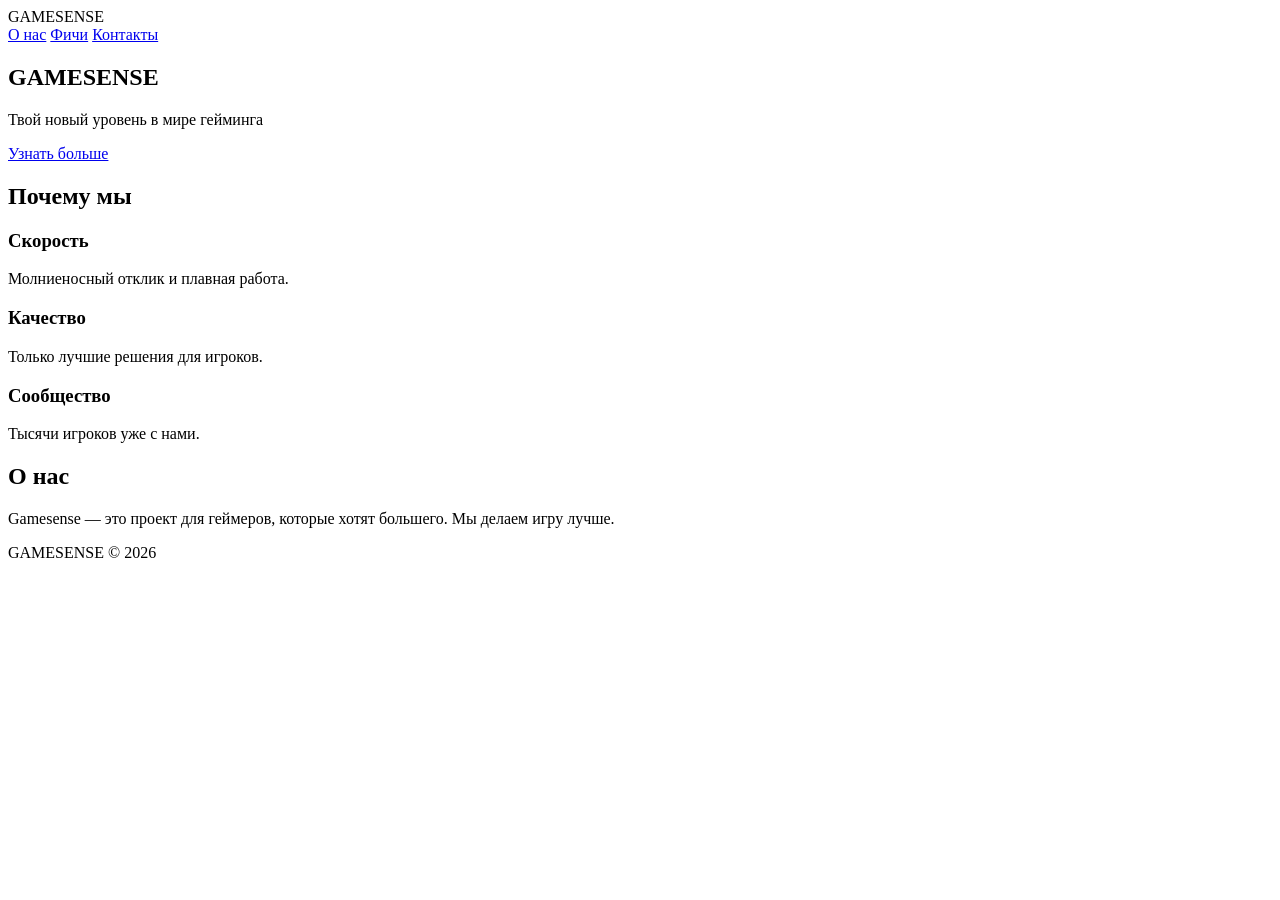
==== index.html @ 5598634e "Add index.html" ====
<!DOCTYPE html>
<html lang="ru">
<head>
  <meta charset="UTF-8">
  <meta name="viewport" content="width=device-width, initial-scale=1.0">
  <title>GAMESENSE</title>
  <link rel="stylesheet" href="style.css">
</head>
<body>
  <header class="nav">
    <div class="logo">GAMESENSE</div>
    <nav>
      <a href="#about">О нас</a>
      <a href="#features">Фичи</a>
      <a href="#contact">Контакты</a>
    </nav>
  </header>

  <section class="hero">
    <h1>GAMESENSE</h1>
    <p>Твой новый уровень в мире гейминга</p>
    <a href="#features" class="btn">Узнать больше</a>
  </section>

  <section id="features" class="features">
    <h2>Почему мы</h2>
    <div class="cards">
      <div class="card">
        <h3>Скорость</h3>
        <p>Молниеносный отклик и плавная работа.</p>
      </div>
      <div class="card">
        <h3>Качество</h3>
        <p>Только лучшие решения для игроков.</p>
      </div>
      <div class="card">
        <h3>Сообщество</h3>
        <p>Тысячи игроков уже с нами.</p>
      </div>
    </div>
  </section>

  <section id="about" class="about">
    <h2>О нас</h2>
    <p>Gamesense — это проект для геймеров, которые хотят большего. Мы делаем игру лучше.</p>
  </section>

  <footer id="contact">
    <p>GAMESENSE &copy; 2026</p>
  </footer>
</body>
</html>
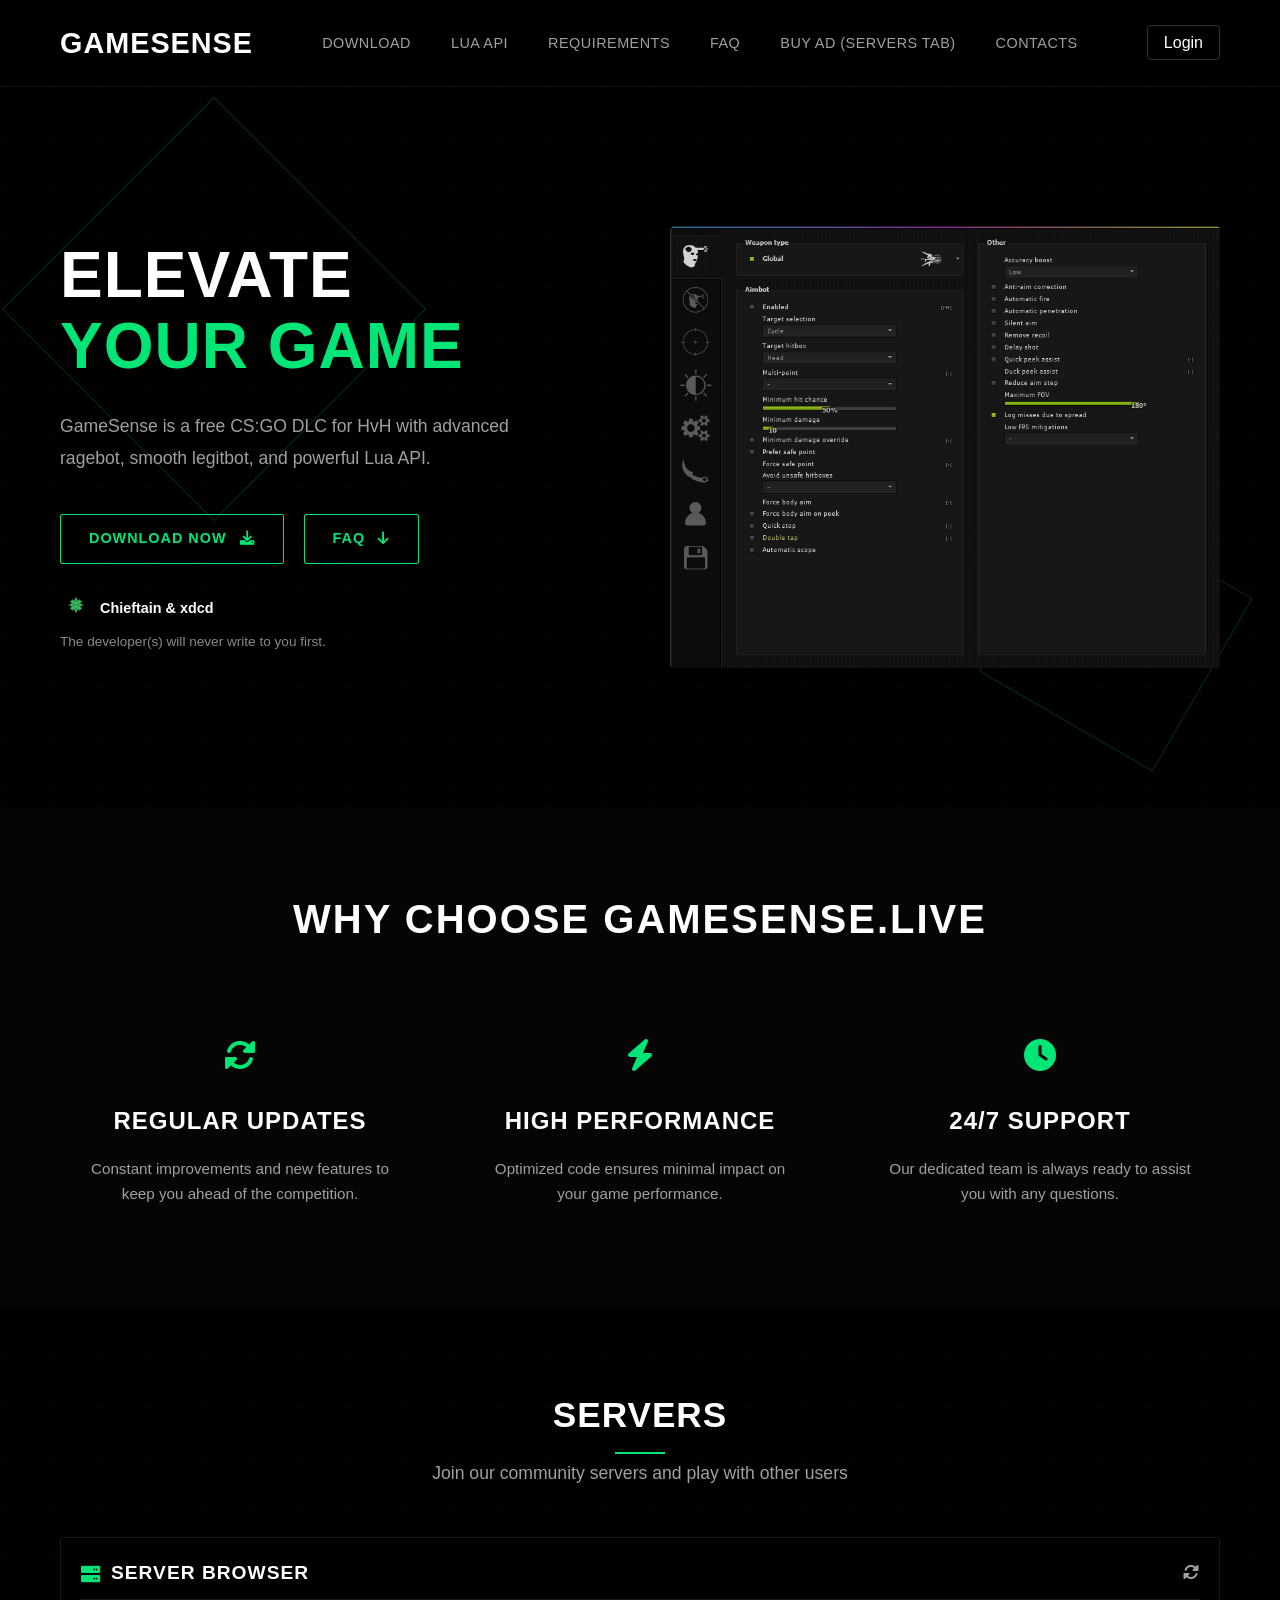
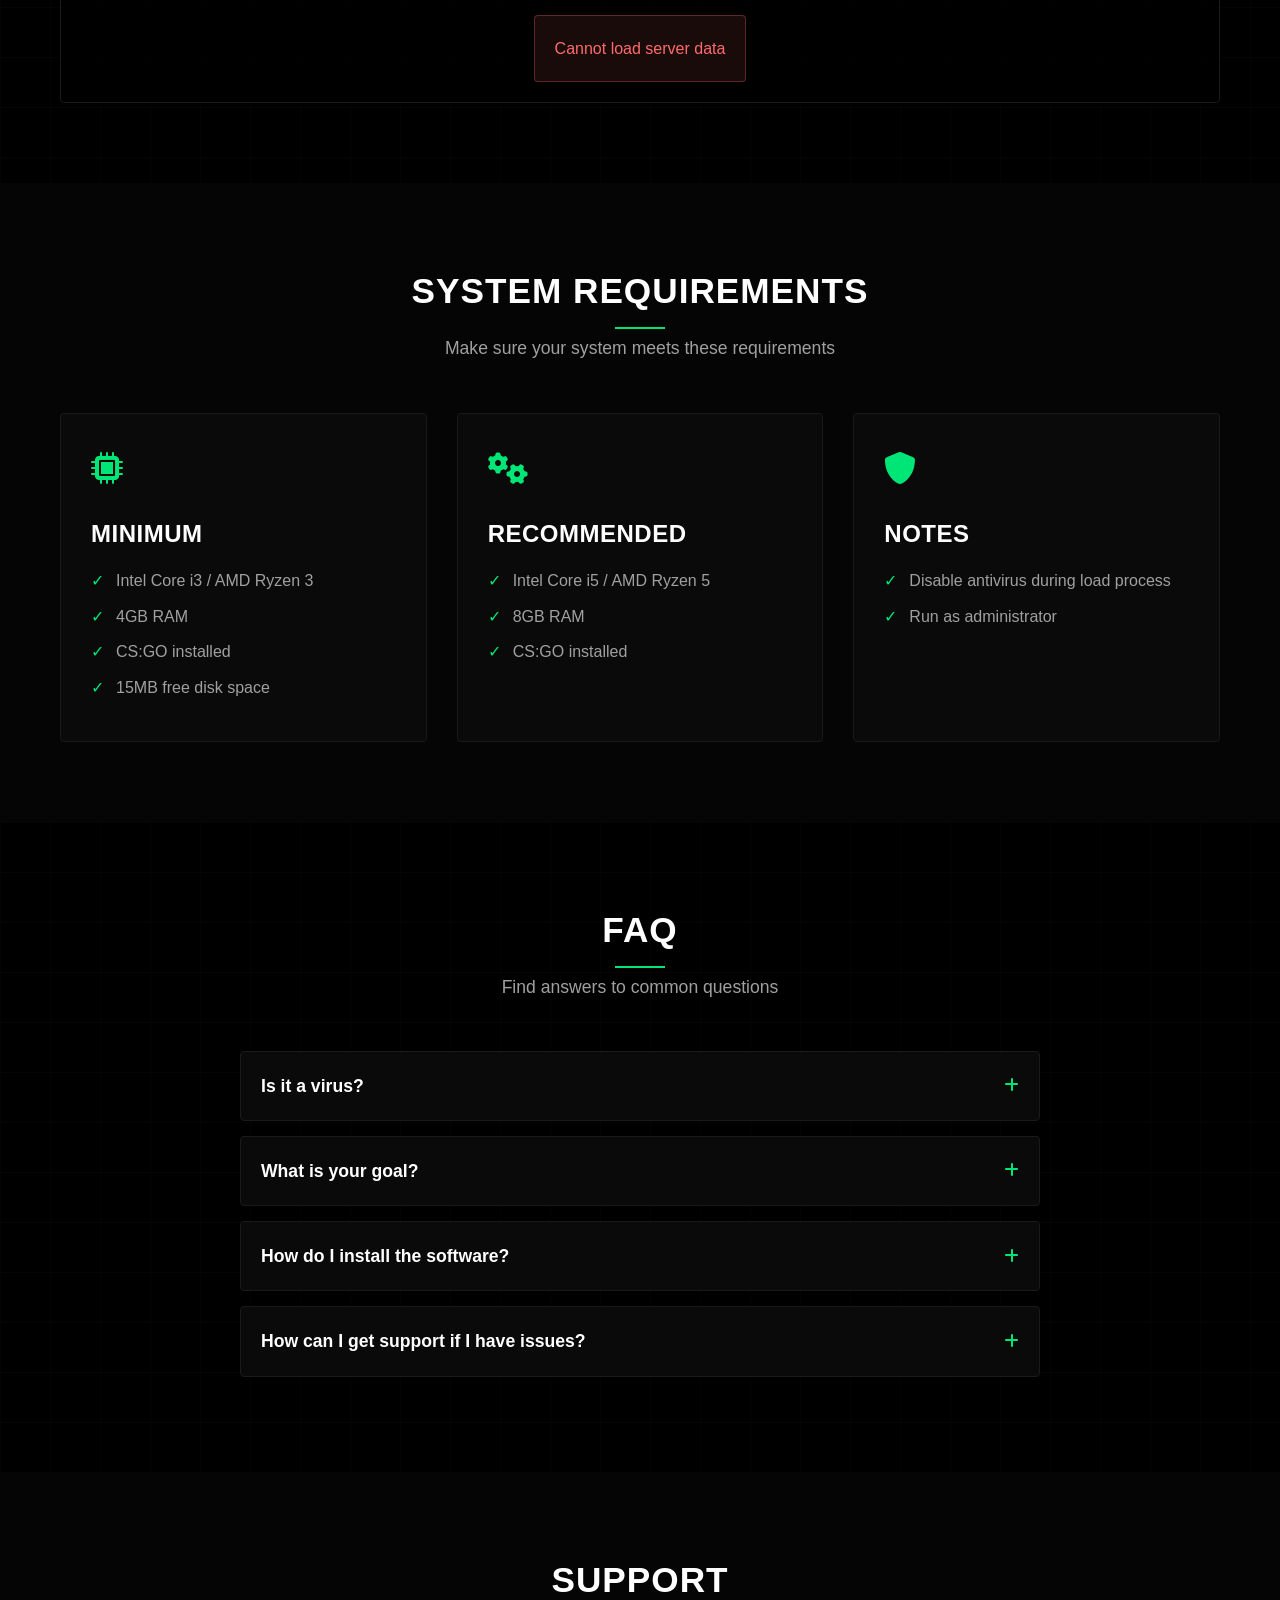
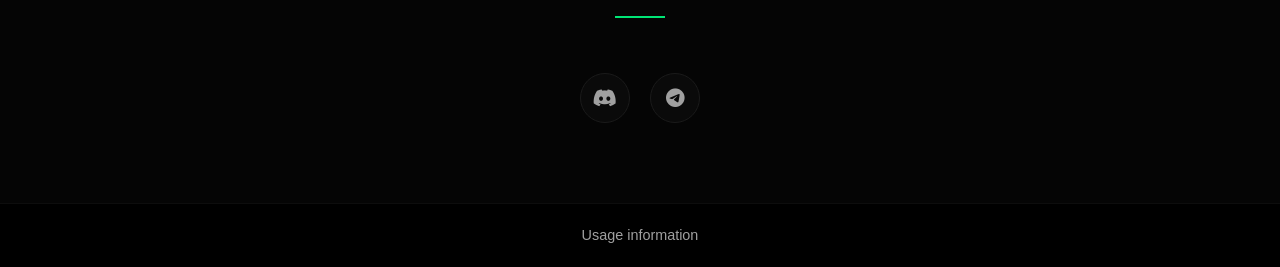
==== commit 3ea9a573: "Update index.html" ====
--- a/index.html
+++ b/index.html
@@ -1,52 +1,532 @@
-<!DOCTYPE html>
-<html lang="ru">
+<!DOCTYPE html><html lang="en">
 <head>
-  <meta charset="UTF-8">
-  <meta name="viewport" content="width=device-width, initial-scale=1.0">
-  <title>GAMESENSE</title>
-  <link rel="stylesheet" href="style.css">
+    <meta charset="UTF-8">
+    <meta name="viewport" content="width=device-width, initial-scale=1.0">
+    <title>gamesense.live - A unique DLC for Counter-Strike</title>
+    <meta name="description" content="GameSense (gamesense.live) for CS:GO - free DLC with ragebot, legitbot, Lua scripting and HvH features. Download the latest version of gamesense for Counter-Strike.">
+    <meta name="keywords" content="gamesense, hvh, csgo, crack, skeet, dlc, download, free, csgohvh, hackvshack, gamesense crack, gamesense download, gamesense for free">
+    <meta name="robots" content="index, follow">
+    <meta property="og:site_name" content="gamesense">
+    <link rel="stylesheet" href="https://cdnjs.cloudflare.com/ajax/libs/font-awesome/6.0.0-beta3/css/all.min.css">
+    <link rel="stylesheet" href="./css/styles.css">
+    <link rel="icon" type="image/x-icon" href="./favicon.ico">
+    <script async src="https://pagead2.googlesyndication.com/pagead/js/adsbygoogle.js?client=ca-pub-9957359790580349"
+     crossorigin="anonymous"></script>
+    <script type="application/ld+json">
+        {
+        "@context": "https://schema.org",
+        "@type": "SoftwareApplication",
+        "name": "GameSense",
+        "operatingSystem": "Windows",
+        "applicationCategory": "GameApplication",
+        "offers": { "@type": "Offer", "price": "0", "priceCurrency": "USD" },
+        "url": "https://gamesense.live",
+        "description": "GameSense - Free CS:GO HvH DLC with ragebot, legitbot and Lua scripting",
+        "softwareVersion": "1.4"
+        }
+        </script>
+        <script type="application/ld+json">
+{
+  "@context": "https://schema.org",
+  "@type": "FAQPage",
+  "mainEntity": [
+    {
+      "@type": "Question",
+      "name": "Is GameSense a virus?",
+      "acceptedAnswer": {
+        "@type": "Answer",
+        "text": "No. Everything is open for analysis. Our reputation is worth more than money."
+      }
+    },
+    {
+      "@type": "Question",
+      "name": "How do I install GameSense CS:GO?",
+      "acceptedAnswer": {
+        "@type": "Answer",
+        "text": "Download the ZIP, extract it, run the loader and wait for the game to start."
+      }
+    },
+    {
+      "@type": "Question",
+      "name": "Is GameSense free?",
+      "acceptedAnswer": {
+        "@type": "Answer",
+        "text": "Yes, GameSense is completely free. No payment or registration required."
+      }
+    },
+    {
+      "@type": "Question",
+      "name": "What is the goal of GameSense?",
+      "acceptedAnswer": {
+        "@type": "Answer",
+        "text": "Our goal is to improve the CS:GO HvH gameplay experience for all users at no cost."
+      }
+    },
+    {
+      "@type": "Question",
+      "name": "How can I get support for GameSense?",
+      "acceptedAnswer": {
+        "@type": "Answer",
+        "text": "Join our Discord or Telegram community for technical support and updates."
+      }
+    },
+    {
+      "@type": "Question",
+      "name": "What are the system requirements for GameSense?",
+      "acceptedAnswer": {
+        "@type": "Answer",
+        "text": "Minimum: Intel Core i3 or AMD Ryzen 3, 4GB RAM, CS:GO installed, 15MB free disk space. Recommended: Intel Core i5 or AMD Ryzen 5, 8GB RAM."
+      }
+    },
+    {
+      "@type": "Question",
+      "name": "Does GameSense have Lua scripting support?",
+      "acceptedAnswer": {
+        "@type": "Answer",
+        "text": "Yes, GameSense includes a powerful Lua API for custom scripts. Full LUA documentation is available at docs.gamesense.live."
+      }
+    },
+    {
+      "@type": "Question",
+      "name": "What features does GameSense include?",
+      "acceptedAnswer": {
+        "@type": "Answer",
+        "text": "GameSense includes advanced ragebot, smooth legitbot, Lua scripting API, skinchanger, and regular updates with new features."
+      }
+    }
+  ]
+}
+</script>
+<script type="application/ld+json">
+{
+  "@context": "https://schema.org",
+  "@type": "WebSite",
+  "name": "gamesense",
+  "url": "https://gamesense.live"
+}
+</script>
 </head>
 <body>
-  <header class="nav">
-    <div class="logo">GAMESENSE</div>
-    <nav>
-      <a href="#about">О нас</a>
-      <a href="#features">Фичи</a>
-      <a href="#contact">Контакты</a>
-    </nav>
-  </header>
-
-  <section class="hero">
-    <h1>GAMESENSE</h1>
-    <p>Твой новый уровень в мире гейминга</p>
-    <a href="#features" class="btn">Узнать больше</a>
-  </section>
-
-  <section id="features" class="features">
-    <h2>Почему мы</h2>
-    <div class="cards">
-      <div class="card">
-        <h3>Скорость</h3>
-        <p>Молниеносный отклик и плавная работа.</p>
-      </div>
-      <div class="card">
-        <h3>Качество</h3>
-        <p>Только лучшие решения для игроков.</p>
-      </div>
-      <div class="card">
-        <h3>Сообщество</h3>
-        <p>Тысячи игроков уже с нами.</p>
-      </div>
+    <header>
+        <div class="container">
+            <div class="header-content">
+                <div class="logo">
+                    <h1>GAMESENSE</h1>
+                </div>
+
+
+                <nav class="main-nav">
+                    <ul>
+                        <li><a href="downloads">Download</a></li>
+                        <li><a href="https://docs.gamesense.live">Lua API</a></li>
+                        <li><a href="#requirements">Requirements</a></li>
+                        <li><a href="#faq">FAQ</a></li>
+                        <li><a href="https://t.me/gamesenselivesupport_bot">Buy ad (servers tab)</a></li>
+                        <li><a href="contacts">Contacts</a></li>
+                    </ul>
+                </nav>
+                <div class="auth-buttons">
+                <a href="https://panel.gamesense.live" class="login-btn">
+                    Login
+                </a>
+            </div>
+                <button class="menu-toggle">
+                    <i class="fas fa-bars"></i>
+                </button>
+            </div>
+        </div>
+    </header>
+
+
+    <section id="hero">
+        <div class="bg-grid"></div>
+        <div class="bg-shape shape-1"></div>
+        <div class="bg-shape shape-2"></div>
+        <div class="container">
+            <div class="hero-container">
+                <div class="hero-content">
+                    <h2 class="hero-title">
+                        ELEVATE
+                        <span>YOUR GAME</span>
+                    </h2>
+                      <p class="hero-description">
+                                GameSense is a free CS:GO DLC for HvH with advanced ragebot, 
+                                smooth legitbot, and powerful Lua API.
+                            </p>
+                    <div class="hero-buttons">
+                        <a href="downloads" class="btn">
+                            Download Now <i class="fas fa-download btn-icon"></i>
+                        </a>
+                        <a href="#faq" class="btn">
+                            FAQ <i class="fas fa-arrow-down btn-icon"></i>
+                        </a>
+                    </div>
+                    
+                    
+                    <div class="attribution">
+                        <div class="attribution-logos">
+                            <div class="attribution-logo">
+                                <a href="https://chieftain.cc" target="_blank">
+                                    <img src="./static/Flow.png" alt="Chieftain Logo" width="32" height="32">
+                                </a>
+                                <span>Chieftain & xdcd</span>
+                            </div>
+                        </div>
+                    </div>
+                    <span style="color: #888; font-size: 0.85em;">The developer(s) will never write to you first.</span>
+                    
+                </div>
+                <div class="hero-image">
+                    <img src="./static/gs.png" alt="Logo">
+                </div>
+            </div>
+        </div>
+    </section>
+
+
+    <section id="why-choose-us">
+        <div class="bg-grid"></div>
+        <div class="container">
+            <div class="why-choose-header">
+                <h2>WHY CHOOSE GAMESENSE.LIVE</h2>
+            </div>
+            <div class="features-grid">
+                <div class="feature-item">
+                    <div class="feature-icon">
+                        <i class="fas fa-sync-alt"></i>
+                    </div>
+                    <h3 class="feature-title">Regular updates</h3>
+                    <p class="feature-description">
+                        Constant improvements and new features to keep you ahead of the competition.
+                    </p>
+                </div>
+                <div class="feature-item">
+                    <div class="feature-icon">
+                        <i class="fas fa-bolt"></i>
+                    </div>
+                    <h3 class="feature-title">High Performance</h3>
+                    <p class="feature-description">
+                        Optimized code ensures minimal impact on your game performance.
+                    </p>
+                </div>
+                <div class="feature-item">
+                    <div class="feature-icon">
+                        <i class="fas fa-clock"></i>
+                    </div>
+                    <h3 class="feature-title">24/7 Support</h3>
+                    <p class="feature-description">
+                        Our dedicated team is always ready to assist you with any questions.
+                    </p>
+                </div>
+            </div>
+        </div>
+    </section>
+
+
+    <section id="servers">
+        <div class="bg-grid"></div>
+        <div class="container">
+            <div class="section-header">
+                <h2>SERVERS</h2>
+                <p>Join our community servers and play with other users</p>
+            </div>
+             <div class="servers-section">
+        <div class="servers-header">
+            <div class="servers-title">
+                <i class="fas fa-server"></i> SERVER BROWSER
+            </div>
+            <button class="refresh-btn" onclick="updateStatus()">
+                <i class="fas fa-sync-alt"></i>
+            </button>
+        </div>
+        <div class="servers-container">
+        </div>
     </div>
-  </section>
-
-  <section id="about" class="about">
-    <h2>О нас</h2>
-    <p>Gamesense — это проект для геймеров, которые хотят большего. Мы делаем игру лучше.</p>
-  </section>
-
-  <footer id="contact">
-    <p>GAMESENSE &copy; 2026</p>
-  </footer>
+    </section>
+   
+
+
+    <section id="requirements">
+        <div class="bg-grid"></div>
+        <div class="container">
+            <div class="section-header">
+                <h2>System Requirements</h2>
+                <p>Make sure your system meets these requirements</p>
+            </div>
+            <div class="requirements-container">
+                <div class="requirement-card">
+                    <div class="requirement-icon">
+                        <i class="fas fa-microchip"></i>
+                    </div>
+                    <h3>Minimum</h3>
+                    <ul class="requirement-list">
+                        <li>Intel Core i3 / AMD Ryzen 3</li>
+                        <li>4GB RAM</li>
+                        <li>CS:GO installed</li>
+                        <li>15MB free disk space</li>
+                    </ul>
+                </div>
+                <div class="requirement-card">
+                    <div class="requirement-icon">
+                        <i class="fas fa-cogs"></i>
+                    </div>
+                    <h3>Recommended</h3>
+                    <ul class="requirement-list">
+                        <li>Intel Core i5 / AMD Ryzen 5</li>
+                        <li>8GB RAM</li>
+                        <li>CS:GO installed</li>
+                    </ul>
+                </div>
+                <div class="requirement-card">
+                    <div class="requirement-icon">
+                        <i class="fas fa-shield-alt"></i>
+                    </div>
+                    <h3>Notes</h3>
+                    <ul class="requirement-list">
+                        <li>Disable antivirus during load process</li>
+                        <li>Run as administrator</li>
+                    </ul>
+                </div>
+            </div>
+        </div>
+    </section>
+
+
+    <section id="faq">
+        <div class="bg-grid"></div>
+        <div class="container">
+            <div class="section-header">
+                <h2>FAQ</h2>
+                <p>Find answers to common questions</p>
+            </div>
+            <div class="faq-container">
+                <div class="faq-item">
+                    <div class="faq-question">
+                        <h3>Is it a virus?</h3>
+                        <span class="faq-toggle"><i class="fas fa-plus"></i></span>
+                    </div>
+                    <div class="faq-answer">
+                        <p>No, it's not. Our reputation is worth more than money. We're not interested in that. Everything is open for analysis. Everything is in your hands.</p>
+                    </div>
+                </div>
+                <div class="faq-item">
+                    <div class="faq-question">
+                        <h3>What is your goal?</h3>
+                        <span class="faq-toggle"><i class="fas fa-plus"></i></span>
+                    </div>
+                    <div class="faq-answer">
+                        <p>Our goal is to make users gameplay better. We don't need money.</p>
+                    </div>
+                </div>
+                <div class="faq-item">
+                    <div class="faq-question">
+                        <h3>How do I install the software?</h3>
+                        <span class="faq-toggle"><i class="fas fa-plus"></i></span>
+                    </div>
+                    <div class="faq-answer">
+                        <p>After downloading, extract the ZIP file to a location of your choice. Run the loader and wait for game.</p>
+                    </div>
+                </div>
+                <div class="faq-item">
+                    <div class="faq-question">
+                        <h3>How can I get support if I have issues?</h3>
+                        <span class="faq-toggle"><i class="fas fa-plus"></i></span>
+                    </div>
+                    <div class="faq-answer">
+                        <p>For technical support, join our discord/telegram. You can find it on "Support" section.</p>
+                    </div>
+                </div>
+            </div>
+        </div>
+    </section>
+
+
+    <section id="support">
+        <div class="bg-grid"></div>
+        <div class="container">
+            <div class="section-header">
+                <h2>Support</h2>
+            </div>
+            <div class="social-icons">
+               <a href="https://discord.gg/z9J9PSEvzW" class="social-icon" target="_blank" aria-label="gamesense CS:GO support Discord">
+                    <i class="fab fa-discord"></i>
+                </a>
+                <a href="https://t.me/gamesenselive" class="social-icon" target="_blank" aria-label="gamesense CS:GO support Telegram">
+                    <i class="fab fa-telegram"></i>
+                </a>
+            </div>
+        </div>
+    </section>
+
+
+    <footer>
+        <div class="container">
+            <p class="footer-text"><a href="usage.txt" target="_blank">Usage information</a></p>
+        </div>
+    </footer>
+    
+    <script>
+        function updateStatus() {
+    fetch('api/servers.php')
+        .then(response => response.json())
+        .then(data => {
+            const container = document.querySelector('.servers-container');
+            container.innerHTML = '';
+
+
+            data.forEach(server => {
+                const item = document.createElement('div');
+                item.className = `server-item ${server.status === 'online' ? 'online' : 'offline'}`;
+
+
+                item.innerHTML = `
+                    <h3>${server.name}</h3>
+                    <p>Map: ${server.map}</p>
+                    <p>Players: ${server.players}/${server.maxplayers}</p>
+                    <p class="status-${server.status}"><span class="status-dot">●</span> ${server.status === 'online' ? 'Online' : 'Offline'}</p>
+                    ${server.status === 'online' ? `<button class="join-btn" onclick="joinServer('${server.ip}', '${server.port}')">JOIN</button>` : ''}
+                `;
+                container.appendChild(item);
+            });
+        })
+        .catch(error => {
+            console.error('Error:', error);
+            document.querySelector('.servers-container').innerHTML = `
+                <div class="error-block">
+                    Cannot load server data
+                </div>
+            `;
+        });
+}
+
+
+        function joinServer(ip, port) {
+            window.location.href = `steam://connect/${ip}:${port}`;
+        }
+
+
+        document.addEventListener('DOMContentLoaded', function() {
+            const sections = document.querySelectorAll('section[id]');
+            const navLinks = document.querySelectorAll('nav.main-nav a');
+            
+            function highlightNavLink() {
+                const scrollPosition = window.scrollY + 100;
+                
+                sections.forEach(section => {
+                    const sectionTop = section.offsetTop;
+                    const sectionHeight = section.offsetHeight;
+                    const sectionId = section.getAttribute('id');
+                    
+                    if (scrollPosition >= sectionTop && scrollPosition < sectionTop + sectionHeight) {
+                        navLinks.forEach(link => {
+                            link.classList.remove('active');
+                            if (link.getAttribute('href') === '#' + sectionId) {
+                                link.classList.add('active');
+                            }
+                        });
+                    }
+                });
+            }
+            
+            window.addEventListener('scroll', highlightNavLink);
+            highlightNavLink(); 
+            
+            const faqItems = document.querySelectorAll('.faq-item');
+            
+            faqItems.forEach(item => {
+                const question = item.querySelector('.faq-question');
+                const answer = item.querySelector('.faq-answer');
+                const icon = item.querySelector('.faq-toggle i');
+                
+                question.addEventListener('click', () => {
+                    faqItems.forEach(otherItem => {
+                        if (otherItem !== item) {
+                            otherItem.classList.remove('active');
+                            otherItem.querySelector('.faq-answer').style.display = 'none';
+                            otherItem.querySelector('.faq-toggle i').className = 'fas fa-plus';
+                        }
+                    });
+                    
+                    item.classList.toggle('active');
+                    
+                    if (item.classList.contains('active')) {
+                        answer.style.display = 'block';
+                        icon.className = 'fas fa-minus';
+                    } else {
+                        answer.style.display = 'none';
+                        icon.className = 'fas fa-plus';
+                    }
+                });
+            });
+            
+            document.querySelectorAll('a[href^="#"]').forEach(anchor => {
+                anchor.addEventListener('click', function(e) {
+                    e.preventDefault();
+                    
+                    const targetId = this.getAttribute('href');
+                    if (targetId === '#') return;
+                    
+                    const targetElement = document.querySelector(targetId);
+                    if (targetElement) {
+                        window.scrollTo({
+                            top: targetElement.offsetTop - 80,
+                            behavior: 'smooth'
+                        });
+                    }
+                });
+            });
+            
+            const menuToggle = document.querySelector('.menu-toggle');
+            const nav = document.createElement('nav');
+            nav.classList.add('mobile-nav');
+            nav.innerHTML = `
+                <ul>
+                    <li><a href="downloads">Download</a></li>
+                    <li><a href="#servers">Servers</a></li>
+                    <li><a href="#requirements">Requirements</a></li>
+                    <li><a href="#faq">FAQ</a></li>
+                    <li><a href="https://t.me/gamesenselivesupport_bot">Buy ad (servers tab)</a></li>
+                    <li><a href="contacts">Contacts</a></li>
+                </ul>
+            `;
+            nav.style.display = 'none';
+            nav.style.position = 'fixed';
+            nav.style.top = '70px';
+            nav.style.left = '0';
+            nav.style.width = '100%';
+            nav.style.backgroundColor = 'var(--darker-bg)';
+            nav.style.padding = '20px';
+            nav.style.zIndex = '1000';
+            nav.style.borderBottom = '1px solid var(--border-color)';
+            
+            document.body.appendChild(nav);
+            
+            menuToggle.addEventListener('click', function() {
+                if (nav.style.display === 'none') {
+                    nav.style.display = 'block';
+                } else {
+                    nav.style.display = 'none';
+                }
+            });
+            
+            nav.querySelectorAll('a').forEach(link => {
+                link.addEventListener('click', function() {
+                    nav.style.display = 'none';
+                });
+            });
+
+
+            updateStatus();
+        });
+    </script>
+    <script async src="https://www.googletagmanager.com/gtag/js?id=G-YNFG9H09XY"></script>
+<script>
+  window.dataLayer = window.dataLayer || [];
+  function gtag(){dataLayer.push(arguments);}
+  gtag('js', new Date());
+
+
+  gtag('config', 'G-YNFG9H09XY');
+</script>
 </body>
 </html>
--- a/css/styles.css
+++ b/css/styles.css
@@ -0,0 +1,1149 @@
+:root {
+    --primary-color: #00e676;
+    --primary-light: #33eb91;
+    --primary-dark: #00c853;
+    --accent-color: #ffffff;
+    --dark-bg: #000000;
+    --darker-bg: #050505;
+    --card-bg: #0a0a0a;
+    --border-color: #1a1a1a;
+    --text-light: #ffffff;
+    --text-gray: #a0a0a0;
+    --shadow: 0 10px 30px rgba(0, 0, 0, 0.5);
+    --transition: all 0.3s cubic-bezier(0.25, 0.8, 0.25, 1);
+    --radius: 4px;
+}
+
+* {
+    margin: 0;
+    padding: 0;
+    box-sizing: border-box;
+}
+.login-btn {
+    background: #000 !important;
+    color: #fff !important;
+    padding: 8px 16px !important;
+    border-radius: 4px !important;
+    text-decoration: none !important;
+    border: 1px solid #333 !important;
+    transition: background 0.3s ease !important;
+}
+
+.login-btn:hover {
+    background: #333 !important;
+    color: #fff !important;
+}
+
+@media (max-width: 768px) {
+    .auth-buttons,
+    .header-actions {
+        display: none;
+    }
+}
+
+body {
+    font-family: 'Inter', 'Segoe UI', Tahoma, Geneva, Verdana, sans-serif;
+    line-height: 1.6;
+    color: var(--text-light);
+    background-color: var(--dark-bg);
+    overflow-x: hidden;
+}
+
+.container {
+    width: 100%;
+    max-width: 1200px;
+    margin: 0 auto;
+    padding: 0 20px;
+}
+
+a {
+    text-decoration: none;
+    color: inherit;
+    transition: var(--transition);
+}
+
+ul {
+    list-style: none;
+}
+
+img {
+    max-width: 100%;
+    height: auto;
+    border-radius: var(--radius);
+}
+
+section {
+    padding: 80px 0;
+    position: relative;
+}
+
+.section-header {
+    text-align: center;
+    margin-bottom: 50px;
+}
+
+.section-header h2 {
+    font-size: 2.2rem;
+    font-weight: 700;
+    margin-bottom: 15px;
+    color: var(--text-light);
+    position: relative;
+    display: inline-block;
+    text-transform: uppercase;
+    letter-spacing: 1px;
+}
+
+.section-header h2::after {
+    content: '';
+    position: absolute;
+    bottom: -10px;
+    left: 50%;
+    transform: translateX(-50%);
+    width: 50px;
+    height: 2px;
+    background: var(--primary-color);
+}
+
+.section-header p {
+    font-size: 1.1rem;
+    color: var(--text-gray);
+    max-width: 700px;
+    margin: 0 auto;
+}
+
+/* Buttons */
+.btn {
+    display: inline-block;
+    padding: 12px 28px;
+    border-radius: 2px;
+    font-weight: 600;
+    text-align: center;
+    cursor: pointer;
+    transition: var(--transition);
+    border: 1px solid var(--primary-color);
+    outline: none;
+    font-size: 0.9rem;
+    text-transform: uppercase;
+    letter-spacing: 1px;
+    background: transparent;
+    color: var(--primary-color);
+}
+
+.btn:hover {
+    background: var(--primary-color);
+    color: #000;
+}
+
+.btn-icon {
+    margin-left: 8px;
+}
+
+/* Header */
+header {
+    padding: 20px 0;
+    position: relative;
+    border-bottom: 1px solid rgba(255, 255, 255, 0.05);
+    background-color: rgba(0, 0, 0, 0.95);
+    position: sticky;
+    top: 0;
+    z-index: 1000;
+}
+
+.header-content {
+    display: flex;
+    justify-content: space-between;
+    align-items: center;
+}
+
+.logo {
+    display: flex;
+    align-items: center;
+}
+
+.logo h1 {
+    font-size: 1.8rem;
+    font-weight: 700;
+    letter-spacing: 1px;
+    text-transform: uppercase;
+}
+
+.logo-icon {
+    margin-right: 10px;
+    font-size: 1.8rem;
+    color: var(--primary-color);
+}
+
+/* Navigation Styles */
+nav.main-nav {
+    display: flex;
+    align-items: center;
+}
+
+nav.main-nav ul {
+    display: flex;
+    gap: 10px;
+}
+
+nav.main-nav li {
+    position: relative;
+}
+
+nav.main-nav a {
+    display: block;
+    padding: 8px 15px;
+    font-size: 0.9rem;
+    font-weight: 500;
+    text-transform: uppercase;
+    letter-spacing: 0.5px;
+    color: var(--text-gray);
+    position: relative;
+    transition: color 0.3s ease;
+}
+
+nav.main-nav a:hover {
+    color: var(--text-light);
+}
+
+nav.main-nav a::after {
+    content: '';
+    position: absolute;
+    bottom: 0;
+    left: 50%;
+    transform: translateX(-50%);
+    width: 0;
+    height: 2px;
+    background-color: var(--primary-color);
+    transition: width 0.3s ease;
+}
+
+nav.main-nav a:hover::after,
+nav.main-nav a.active::after {
+    width: 80%;
+}
+
+nav.main-nav a.active {
+    color: var(--primary-color);
+}
+
+.menu-toggle {
+    display: none;
+    background: none;
+    border: none;
+    color: var(--text-light);
+    font-size: 1.5rem;
+    cursor: pointer;
+}
+
+/* Language Selector */
+.language-selector {
+    display: flex;
+    align-items: center;
+    margin-left: 20px;
+    border-left: 1px solid var(--border-color);
+    padding-left: 20px;
+}
+
+.language-selector a {
+    margin-left: 10px;
+    font-size: 0.8rem;
+    opacity: 0.7;
+    text-transform: uppercase;
+    letter-spacing: 0.5px;
+}
+
+.language-selector a.active {
+    opacity: 1;
+    font-weight: 600;
+    color: var(--primary-color);
+}
+
+.language-selector a:hover {
+    opacity: 1;
+}
+
+/* Hero Section */
+#hero {
+    padding: 120px 0;
+    position: relative;
+    overflow: hidden;
+    min-height: 80vh;
+    display: flex;
+    align-items: center;
+}
+
+.hero-container {
+    display: flex;
+    align-items: center;
+    justify-content: space-between;
+    gap: 60px;
+}
+
+.hero-content {
+    flex: 1;
+    max-width: 600px;
+}
+
+.hero-image {
+    flex: 1;
+    position: relative;
+    display: flex;
+    justify-content: center;
+    align-items: center;
+}
+
+.hero-image img {
+    max-width: 100%;
+    height: auto;
+}
+
+.hero-title {
+    font-size: 4rem;
+    font-weight: 800;
+    margin-bottom: 30px;
+    line-height: 1.1;
+    text-transform: uppercase;
+    letter-spacing: 1px;
+}
+
+.hero-title span {
+    color: var(--primary-color);
+    display: block;
+}
+
+.hero-description {
+    font-size: 1.1rem;
+    margin-bottom: 40px;
+    color: var(--text-gray);
+    max-width: 500px;
+    line-height: 1.8;
+}
+
+.hero-buttons {
+    display: flex;
+    gap: 20px;
+    margin-bottom: 25px;
+}
+
+/* Attribution styles */
+.attribution {
+    display: flex;
+    align-items: center;
+    margin-top: 20px;
+    gap: 20px;
+}
+
+.attribution-text {
+    font-size: 0.9rem;
+    color: var(--text-gray);
+    margin-bottom: 10px;
+}
+
+.attribution-logos {
+    display: flex;
+    gap: 15px;
+    align-items: center;
+}
+
+.attribution-logo {
+    display: flex;
+    align-items: center;
+    gap: 8px;
+}
+
+.attribution-logo span {
+    font-size: 0.9rem;
+    font-weight: 600;
+    color: var(--text-light);
+}
+
+.attribution-logo i {
+    color: var(--primary-color);
+    font-size: 1.2rem;
+}
+
+/* Why Choose Us Section */
+#why-choose-us {
+    background-color: var(--darker-bg);
+    position: relative;
+}
+
+.why-choose-header {
+    text-align: center;
+    margin-bottom: 60px;
+}
+
+.why-choose-header h2 {
+    font-size: 2.5rem;
+    font-weight: 700;
+    text-transform: uppercase;
+    letter-spacing: 2px;
+}
+
+.features-grid {
+    display: grid;
+    grid-template-columns: repeat(auto-fit, minmax(300px, 1fr));
+    gap: 40px;
+}
+
+.feature-item {
+    text-align: center;
+    padding: 20px;
+}
+
+.feature-icon {
+    font-size: 2.5rem;
+    margin-bottom: 20px;
+    color: var(--primary-color);
+}
+
+.feature-title {
+    font-size: 1.5rem;
+    font-weight: 700;
+    margin-bottom: 15px;
+    text-transform: uppercase;
+    letter-spacing: 1px;
+}
+
+.feature-description {
+    color: var(--text-gray);
+    font-size: 0.95rem;
+    line-height: 1.7;
+}
+
+/* Products Section */
+#products {
+    position: relative;
+}
+
+.products-header {
+    text-align: center;
+    margin-bottom: 60px;
+}
+
+.products-header h2 {
+    font-size: 2.5rem;
+    font-weight: 700;
+    text-transform: uppercase;
+    letter-spacing: 2px;
+}
+
+.products-grid {
+    display: grid;
+    grid-template-columns: repeat(auto-fit, minmax(300px, 1fr));
+    gap: 30px;
+}
+
+.product-card {
+    background-color: var(--card-bg);
+    border-radius: var(--radius);
+    overflow: hidden;
+    border: 1px solid var(--border-color);
+    transition: var(--transition);
+}
+
+.product-card:hover {
+    transform: translateY(-5px);
+    border-color: var(--primary-color);
+}
+
+.product-header {
+    padding: 20px;
+    border-bottom: 1px solid var(--border-color);
+}
+
+.product-type {
+    font-size: 0.8rem;
+    color: var(--text-gray);
+    text-transform: uppercase;
+    letter-spacing: 1px;
+    margin-bottom: 10px;
+}
+
+.product-name {
+    font-size: 1.8rem;
+    font-weight: 700;
+    text-transform: uppercase;
+    letter-spacing: 1px;
+}
+
+.product-pricing {
+    padding: 20px;
+}
+
+.price-option {
+    display: flex;
+    justify-content: space-between;
+    align-items: center;
+    padding: 15px 0;
+    border-bottom: 1px solid rgba(255, 255, 255, 0.05);
+}
+
+.price-option:last-child {
+    border-bottom: none;
+}
+
+.price {
+    font-size: 1.2rem;
+    font-weight: 700;
+}
+
+.duration {
+    color: var(--text-gray);
+    font-size: 0.9rem;
+    text-transform: uppercase;
+    letter-spacing: 1px;
+}
+
+/* Features Section */
+#features {
+    background-color: var(--darker-bg);
+    position: relative;
+}
+
+.features-container {
+    display: grid;
+    grid-template-columns: repeat(auto-fit, minmax(300px, 1fr));
+    gap: 30px;
+}
+
+.feature-card {
+    background-color: var(--card-bg);
+    padding: 30px;
+    border-radius: var(--radius);
+    border: 1px solid var(--border-color);
+    transition: var(--transition);
+}
+
+.feature-card:hover {
+    transform: translateY(-5px);
+    border-color: var(--primary-color);
+}
+
+.feature-icon {
+    font-size: 2rem;
+    color: var(--primary-color);
+    margin-bottom: 20px;
+}
+
+.feature-card h3 {
+    font-size: 1.5rem;
+    margin-bottom: 15px;
+    text-transform: uppercase;
+    letter-spacing: 0.5px;
+}
+
+.feature-card p {
+    color: var(--text-gray);
+}
+
+/* Download Section */
+#download {
+    position: relative;
+}
+
+.download-container {
+    display: grid;
+    grid-template-columns: 1fr 1fr;
+    gap: 40px;
+    align-items: center;
+}
+
+@media (max-width: 992px) {
+    .download-container {
+        grid-template-columns: 1fr;
+    }
+}
+
+.download-content {
+    max-width: 500px;
+}
+
+.download-title {
+    font-size: 2.5rem;
+    font-weight: 700;
+    margin-bottom: 20px;
+    text-transform: uppercase;
+    letter-spacing: 1px;
+}
+
+.download-description {
+    color: var(--text-gray);
+    margin-bottom: 30px;
+    line-height: 1.8;
+}
+
+.download-version {
+    display: inline-block;
+    background-color: rgba(0, 230, 118, 0.1);
+    color: var(--primary-color);
+    padding: 5px 15px;
+    border-radius: 2px;
+    font-size: 0.9rem;
+    margin-bottom: 30px;
+    text-transform: uppercase;
+    letter-spacing: 1px;
+}
+
+.download-note {
+    margin-top: 20px;
+    color: var(--text-gray);
+    font-size: 0.9rem;
+}
+
+.changelog-container {
+    background-color: var(--card-bg);
+    border-radius: var(--radius);
+    padding: 30px;
+    border: 1px solid var(--border-color);
+}
+
+.changelog-title {
+    font-size: 1.5rem;
+    font-weight: 700;
+    margin-bottom: 20px;
+    text-transform: uppercase;
+    letter-spacing: 1px;
+    color: var(--primary-color);
+}
+
+.changelog-version {
+    margin-bottom: 30px;
+}
+
+.changelog-version:last-child {
+    margin-bottom: 0;
+}
+
+.changelog-version-header {
+    display: flex;
+    justify-content: space-between;
+    align-items: center;
+    margin-bottom: 15px;
+    padding-bottom: 10px;
+    border-bottom: 1px solid var(--border-color);
+}
+
+.changelog-version-number {
+    font-size: 1.2rem;
+    font-weight: 600;
+    color: var(--text-light);
+}
+
+.changelog-date {
+    color: var(--text-gray);
+    font-size: 0.9rem;
+}
+
+.changelog-list {
+    margin-bottom: 15px;
+}
+
+.changelog-list-title {
+    font-size: 1rem;
+    font-weight: 600;
+    margin-bottom: 10px;
+    color: var(--text-light);
+}
+
+.changelog-list ul {
+    list-style: none;
+    margin-bottom: 15px;
+}
+
+.changelog-list li {
+    margin-bottom: 8px;
+    color: var(--text-gray);
+    position: relative;
+    padding-left: 20px;
+}
+
+.changelog-list li::before {
+    position: absolute;
+    left: 0;
+    font-family: 'Font Awesome 5 Free';
+    font-weight: 900;
+}
+
+.changelog-list.features li::before {
+    content: '\f067';
+    color: var(--primary-color);
+}
+
+.changelog-list.improvements li::before {
+    content: '\f00c';
+    color: var(--accent-color);
+}
+
+.changelog-list.fixes li::before {
+    content: '\f188';
+    color: #ff6b6b;
+}
+
+/* Requirements Section */
+#requirements {
+    background-color: var(--darker-bg);
+    position: relative;
+}
+
+.requirements-container {
+    display: grid;
+    grid-template-columns: repeat(auto-fit, minmax(300px, 1fr));
+    gap: 30px;
+}
+
+.requirement-card {
+    background-color: var(--card-bg);
+    padding: 30px;
+    border-radius: var(--radius);
+    border: 1px solid var(--border-color);
+    transition: var(--transition);
+}
+
+.requirement-card:hover {
+    transform: translateY(-5px);
+    border-color: var(--primary-color);
+}
+
+.requirement-icon {
+    font-size: 2rem;
+    color: var(--primary-color);
+    margin-bottom: 20px;
+}
+
+.requirement-card h3 {
+    font-size: 1.5rem;
+    margin-bottom: 15px;
+    text-transform: uppercase;
+    letter-spacing: 0.5px;
+}
+
+.requirement-list {
+    list-style: none;
+}
+
+.requirement-list li {
+    margin-bottom: 10px;
+    color: var(--text-gray);
+    position: relative;
+    padding-left: 25px;
+}
+
+.requirement-list li::before {
+    content: '✓';
+    position: absolute;
+    left: 0;
+    color: var(--primary-color);
+}
+
+/* FAQ Section */
+#faq {
+    position: relative;
+}
+
+.faq-container {
+    max-width: 800px;
+    margin: 0 auto;
+}
+
+.faq-item {
+    background-color: var(--card-bg);
+    border-radius: var(--radius);
+    margin-bottom: 15px;
+    overflow: hidden;
+    border: 1px solid var(--border-color);
+    transition: var(--transition);
+}
+
+.faq-item:hover {
+    border-color: var(--primary-color);
+}
+
+.faq-question {
+    padding: 20px;
+    cursor: pointer;
+    display: flex;
+    justify-content: space-between;
+    align-items: center;
+}
+
+.faq-question h3 {
+    font-size: 1.1rem;
+    font-weight: 600;
+}
+
+.faq-toggle {
+    color: var(--primary-color);
+    transition: var(--transition);
+}
+
+.faq-toggle i {
+    font-size: 1rem;
+}
+
+.faq-answer {
+    padding: 0 20px 20px;
+    display: none;
+}
+
+.faq-answer p {
+    color: var(--text-gray);
+}
+
+.faq-item.active .faq-toggle i {
+    transform: rotate(45deg);
+}
+
+/* Support Section */
+#support {
+    background-color: var(--darker-bg);
+    text-align: center;
+    padding-bottom: 80px;
+}
+
+.social-icons {
+    display: flex;
+    justify-content: center;
+    gap: 20px;
+    margin-top: 30px;
+}
+
+.social-icon {
+    display: flex;
+    align-items: center;
+    justify-content: center;
+    width: 50px;
+    height: 50px;
+    background-color: var(--card-bg);
+    border-radius: 50%;
+    transition: var(--transition);
+    color: var(--text-gray);
+    font-size: 1.2rem;
+    border: 1px solid var(--border-color);
+}
+
+.social-icon:hover {
+    background-color: var(--primary-color);
+    color: #000;
+    transform: translateY(-5px);
+}
+
+/* Footer */
+footer {
+    background-color: var(--dark-bg);
+    padding: 20px 0;
+    border-top: 1px solid rgba(255, 255, 255, 0.05);
+    text-align: center;
+}
+
+.footer-text {
+    color: var(--text-gray);
+    font-size: 0.9rem;
+}
+
+/* Server Monitor Styles */
+.servers-section {
+    background-color: rgba(0, 0, 0, 0.7);
+    border-radius: var(--radius);
+    border: 1px solid var(--border-color);
+    padding: 20px;
+    position: relative;
+}
+
+.servers-header {
+    display: flex;
+    justify-content: space-between;
+    align-items: center;
+    margin-bottom: 15px;
+    padding-bottom: 10px;
+    border-bottom: 1px solid var(--border-color);
+}
+
+.servers-title {
+    font-size: 1.2rem;
+    font-weight: 600;
+    text-transform: uppercase;
+    letter-spacing: 1px;
+    display: flex;
+    align-items: center;
+    gap: 10px;
+    color: var(--text-light);
+}
+
+.servers-title i {
+    color: var(--primary-color);
+}
+.refresh-btn {
+    background: none;
+    border: none;
+    color: var(--text-gray);
+    cursor: pointer;
+    transition: var(--transition);
+    font-size: 1rem;
+}
+
+.refresh-btn:hover {
+    color: var(--primary-color);
+}
+
+.servers-container {
+    display: flex;
+    flex-direction: row;
+    gap: 15px;
+    justify-content: center; /* Center the servers */
+    flex-wrap: nowrap;
+    overflow-x: auto; /* Allow horizontal scroll if needed */
+}
+
+.server-item {
+    background-color: rgba(10, 10, 10, 0.7);
+    border-radius: var(--radius);
+    padding: 15px;
+    border: 1px solid var(--border-color);
+    transition: var(--transition);
+}
+.server-item:hover {
+    border-color: var(--primary-color);
+}
+
+.server-item h3 {
+    font-size: 1rem;
+    margin-bottom: 10px;
+    color: var(--text-light);
+}
+
+.server-item p {
+    margin-bottom: 8px;
+    font-size: 0.9rem;
+    color: var(--text-gray);
+}
+
+
+@media (max-width: 768px) {
+.servers-container {
+flex-direction: column;
+}
+
+.server-item {
+width: 100%;
+}
+}
+
+.server-item h3 {
+    font-size: 1rem;
+    margin-bottom: 10px;
+    color: var(--text-light);
+}
+
+.server-item p {
+    margin-bottom: 8px;
+    font-size: 0.9rem;
+    color: var(--text-gray);
+}
+
+.status-dot {
+    color: #00e676; 
+}
+
+.status-online {
+    color: #00e676; 
+    font-weight: bold;
+    background-color: rgba(0, 230, 118, 0.1); 
+    padding: 4px 8px; 
+    border-radius: 4px; 
+    display: inline-block; 
+    border-left: 3px solid #00e676; 
+}
+
+.status-offline {
+    color: #ff6b6b;
+}
+
+.join-btn {
+    display: block;
+    padding: 8px 15px;
+    background-color: transparent;
+    color: var(--primary-color);
+    border: 1px solid var(--primary-color);
+    border-radius: 2px;
+    font-size: 0.9rem;
+    text-transform: uppercase;
+    letter-spacing: 1px;
+    cursor: pointer;
+    transition: var(--transition);
+    margin-top: 10px;
+    width: 100%;
+    text-align: center;
+}
+
+.join-btn:hover {
+    background-color: var(--primary-color);
+    color: #000;
+}
+
+.error-block {
+    padding: 20px;
+    text-align: center;
+    color: #ff6b6b;
+    background-color: rgba(255, 107, 107, 0.1);
+    border-radius: var(--radius);
+    border: 1px solid rgba(255, 107, 107, 0.3);
+}
+
+/* Responsive Styles */
+@media (max-width: 992px) {
+    .hero-container {
+        flex-direction: column;
+        text-align: center;
+    }
+
+    .hero-content {
+        max-width: 100%;
+    }
+
+    .hero-buttons {
+        justify-content: center;
+    }
+
+    .hero-title {
+        font-size: 3rem;
+    }
+    
+    .features-grid,
+    .products-grid {
+        grid-template-columns: 1fr;
+    }
+
+    .attribution {
+        justify-content: center;
+    }
+}
+
+@media (max-width: 768px) {
+    .section-header h2,
+    .why-choose-header h2,
+    .products-header h2 {
+        font-size: 1.8rem;
+    }
+    
+    .hero-title {
+        font-size: 2.5rem;
+    }
+
+    .changelog-version-header {
+        flex-direction: column;
+        align-items: flex-start;
+    }
+
+    .changelog-date {
+        margin-top: 5px;
+    }
+
+    nav.main-nav {
+        display: none;
+    }
+
+    .menu-toggle {
+        display: block;
+    }
+
+    .language-selector {
+        border-left: none;
+        padding-left: 0;
+        margin-left: 0;
+    }
+
+    .attribution-logos {
+        flex-direction: column;
+        align-items: flex-start;
+        gap: 10px;
+    }
+}
+
+@media (max-width: 576px) {
+    .feature-card, 
+    .requirement-card, 
+    .changelog-container,
+    .product-card {
+        padding: 20px;
+    }
+
+    .hero-buttons {
+        flex-direction: column;
+        gap: 15px;
+    }
+
+    .btn {
+        width: 100%;
+    }
+}
+
+/* Background elements */
+.bg-grid {
+    position: absolute;
+    top: 0;
+    left: 0;
+    width: 100%;
+    height: 100%;
+    background-image: 
+        linear-gradient(rgba(255, 255, 255, 0.03) 1px, transparent 1px),
+        linear-gradient(90deg, rgba(255, 255, 255, 0.03) 1px, transparent 1px);
+    background-size: 50px 50px;
+    z-index: -1;
+    opacity: 0.5;
+}
+
+.bg-shape {
+    position: absolute;
+    z-index: -1;
+    opacity: 0.2;
+}
+
+.shape-1 {
+    top: 10%;
+    left: 5%;
+    width: 300px;
+    height: 300px;
+    border: 1px solid var(--primary-color);
+    transform: rotate(45deg);
+}
+
+.shape-2 {
+    bottom: 10%;
+    right: 5%;
+    width: 200px;
+    height: 200px;
+    border: 1px solid var(--primary-color);
+    transform: rotate(30deg);
+}
+
+/* Mobile Navigation */
+.mobile-nav {
+    background-color: var(--darker-bg);
+    border-bottom: 1px solid var(--border-color);
+    padding: 20px;
+}
+
+.mobile-nav ul {
+    display: flex;
+    flex-direction: column;
+    gap: 15px;
+}
+
+.mobile-nav a {
+    display: block;
+    padding: 10px 15px;
+    font-size: 1rem;
+    font-weight: 500;
+    text-transform: uppercase;
+    letter-spacing: 0.5px;
+    color: var(--text-gray);
+    border-left: 3px solid transparent;
+    transition: all 0.3s ease;
+}
+
+.mobile-nav a:hover,
+.mobile-nav a.active {
+    color: var(--primary-color);
+    border-left-color: var(--primary-color);
+    background-color: rgba(0, 230, 118, 0.05);
+}
